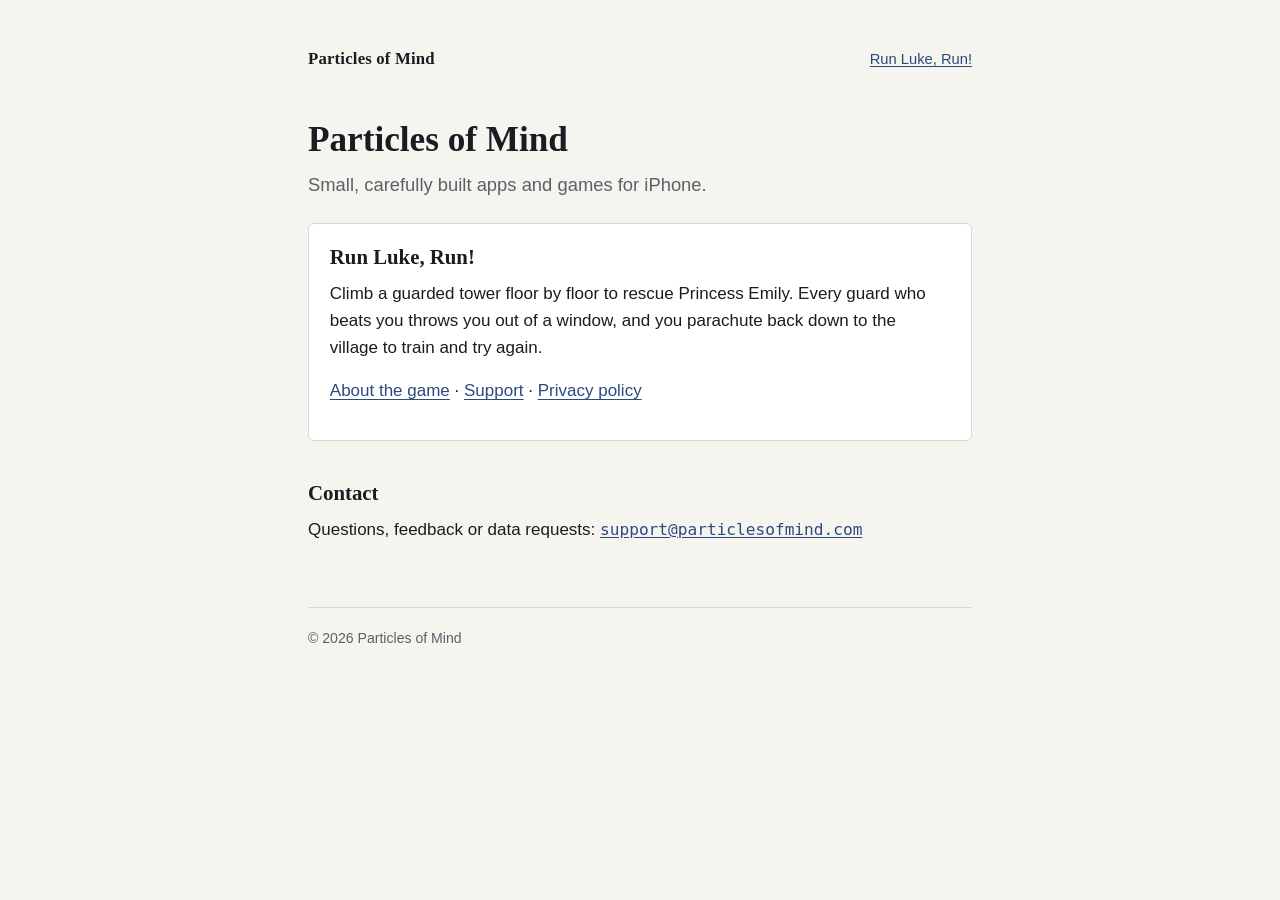
==== index.html @ 74066e7b "Particles of Mind site: home, Run Luke, Run! page, support and privacy policy Co-Authored-By: Claude" ====
<!doctype html>
<html lang="en">
<head>
<meta charset="utf-8">
<meta name="viewport" content="width=device-width, initial-scale=1, viewport-fit=cover">
<title>Particles of Mind</title>
<meta name="description" content="Particles of Mind makes small, carefully built apps and games.">
<link rel="stylesheet" href="/style.css">
</head>
<body>
<div class="wrap">
  <header class="site"><a class="mark" href="/">Particles of Mind</a><nav><a href="/run-luke-run/">Run Luke, Run!</a></nav></header>
  <h1>Particles of Mind</h1>
  <p class="lead">Small, carefully built apps and games for iPhone.</p>

  <div class="card">
    <h2>Run Luke, Run!</h2>
    <p>Climb a guarded tower floor by floor to rescue Princess Emily. Every guard who beats you throws you out of a window, and you parachute back down to the village to train and try again.</p>
    <p><a href="/run-luke-run/">About the game</a> · <a href="/run-luke-run/support/">Support</a> · <a href="/run-luke-run/privacy/">Privacy policy</a></p>
  </div>

  <h2>Contact</h2>
  <p>Questions, feedback or data requests: <a class="mail" href="mailto:support@particlesofmind.com">support@particlesofmind.com</a></p>

  <footer>© 2026 Particles of Mind</footer>
</div>
</body>
</html>
---- style.css ----
/* Particles of Mind: one quiet stylesheet for every page. System fonts only, so the site loads nothing from third parties. */
:root {
  --bg: #f6f4ef; --fg: #1d1b22; --muted: #615d68; --line: #dcd7cc; --accent: #2b4a80; --card: #ffffff;
  --serif: "Iowan Old Style", "Palatino Linotype", Palatino, Georgia, serif;
  --sans: -apple-system, BlinkMacSystemFont, "Segoe UI", Roboto, "Helvetica Neue", Arial, sans-serif;
  color-scheme: light;
}
@media (prefers-color-scheme: dark) {
  :root { --bg: #121117; --fg: #ece8df; --muted: #a7a2ad; --line: #2c2a33; --accent: #8fb0e6; --card: #1a1920; color-scheme: dark; }
}
* { box-sizing: border-box; }
html { -webkit-text-size-adjust: 100%; }
body { margin: 0; background: var(--bg); color: var(--fg); font: 17px/1.6 var(--sans); }
.wrap { max-width: 44rem; margin: 0 auto; padding: 3rem max(1.25rem, env(safe-area-inset-left)) 4rem max(1.25rem, env(safe-area-inset-right)); }
header.site { display: flex; align-items: baseline; justify-content: space-between; gap: 1rem; flex-wrap: wrap; margin-bottom: 3rem; }
header.site a.mark { font: 600 1.05rem var(--serif); color: var(--fg); text-decoration: none; letter-spacing: 0.01em; }
header.site nav { display: flex; gap: 1.1rem; font-size: 0.92rem; }
a { color: var(--accent); text-underline-offset: 0.15em; }
h1 { font: 600 2.2rem/1.15 var(--serif); margin: 0 0 0.6rem; text-wrap: balance; }
h2 { font: 600 1.3rem/1.3 var(--serif); margin: 2.4rem 0 0.6rem; }
p, ul { margin: 0 0 1rem; max-width: 65ch; }
ul { padding-left: 1.2rem; }
li { margin-bottom: 0.4rem; }
.lead { font-size: 1.15rem; color: var(--muted); }
.meta { color: var(--muted); font-size: 0.92rem; }
.card { background: var(--card); border: 1px solid var(--line); border-radius: 6px; padding: 1.2rem 1.3rem; margin: 1.5rem 0; }
.card h2 { margin-top: 0; }
code, .mail { font-family: ui-monospace, "SF Mono", Menlo, monospace; font-size: 0.95em; }
footer { margin-top: 4rem; padding-top: 1.2rem; border-top: 1px solid var(--line); color: var(--muted); font-size: 0.88rem; }
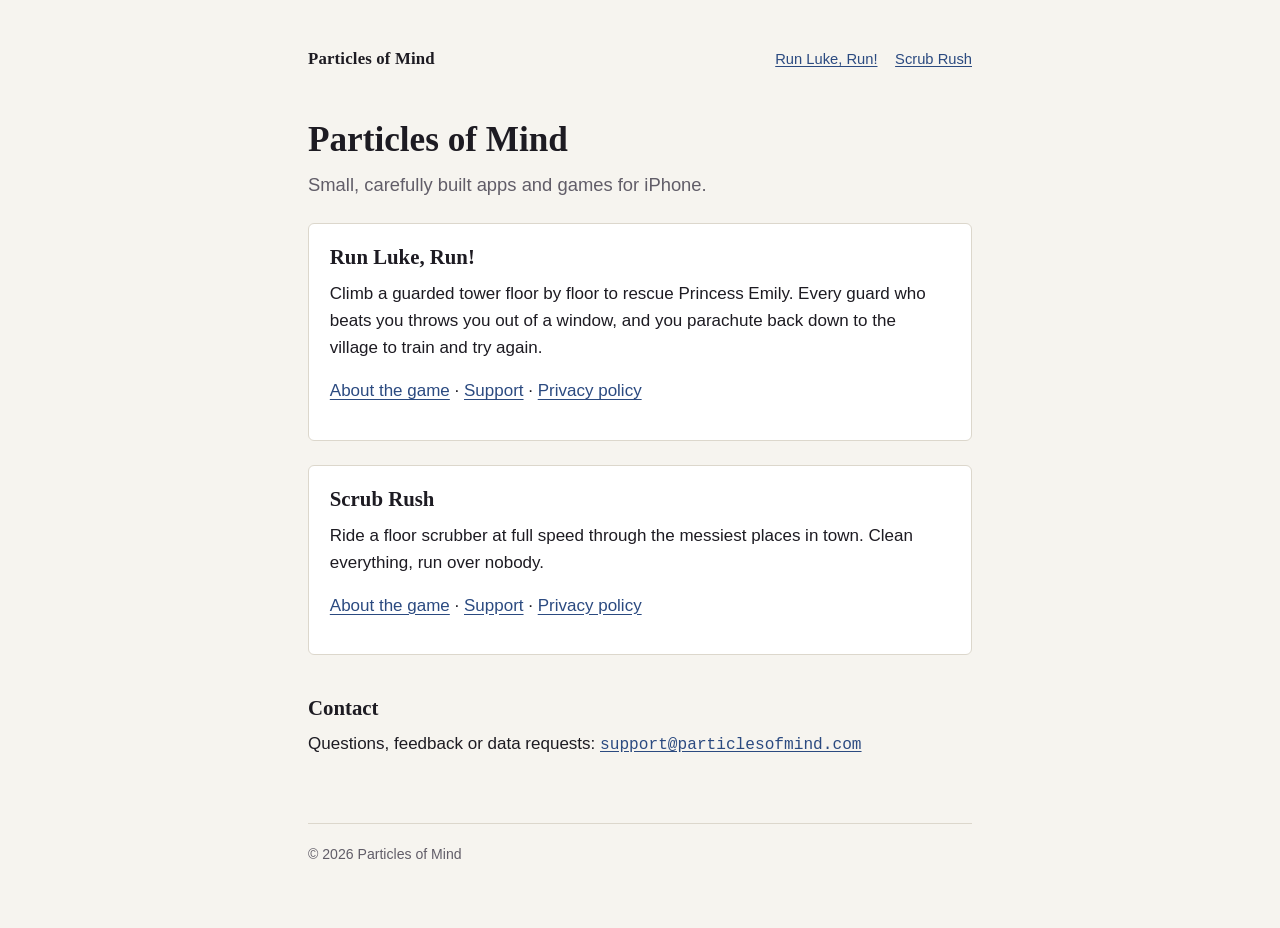
==== commit 68916b76: "Scrub Rush: game, privacy and support pages; home page card Co-Authored-By: Claude Opus 5.5 <noreply" ====
--- a/index.html
+++ b/index.html
@@ -9,7 +9,7 @@
 </head>
 <body>
 <div class="wrap">
-  <header class="site"><a class="mark" href="/">Particles of Mind</a><nav><a href="/run-luke-run/">Run Luke, Run!</a></nav></header>
+  <header class="site"><a class="mark" href="/">Particles of Mind</a><nav><a href="/run-luke-run/">Run Luke, Run!</a><a href="/scrub-rush/">Scrub Rush</a></nav></header>
   <h1>Particles of Mind</h1>
   <p class="lead">Small, carefully built apps and games for iPhone.</p>
 
@@ -19,6 +19,12 @@
     <p><a href="/run-luke-run/">About the game</a> · <a href="/run-luke-run/support/">Support</a> · <a href="/run-luke-run/privacy/">Privacy policy</a></p>
   </div>
 
+  <div class="card">
+    <h2>Scrub Rush</h2>
+    <p>Ride a floor scrubber at full speed through the messiest places in town. Clean everything, run over nobody.</p>
+    <p><a href="/scrub-rush/">About the game</a> · <a href="/scrub-rush/support/">Support</a> · <a href="/scrub-rush/privacy/">Privacy policy</a></p>
+  </div>
+
   <h2>Contact</h2>
   <p>Questions, feedback or data requests: <a class="mail" href="mailto:support@particlesofmind.com">support@particlesofmind.com</a></p>
 
